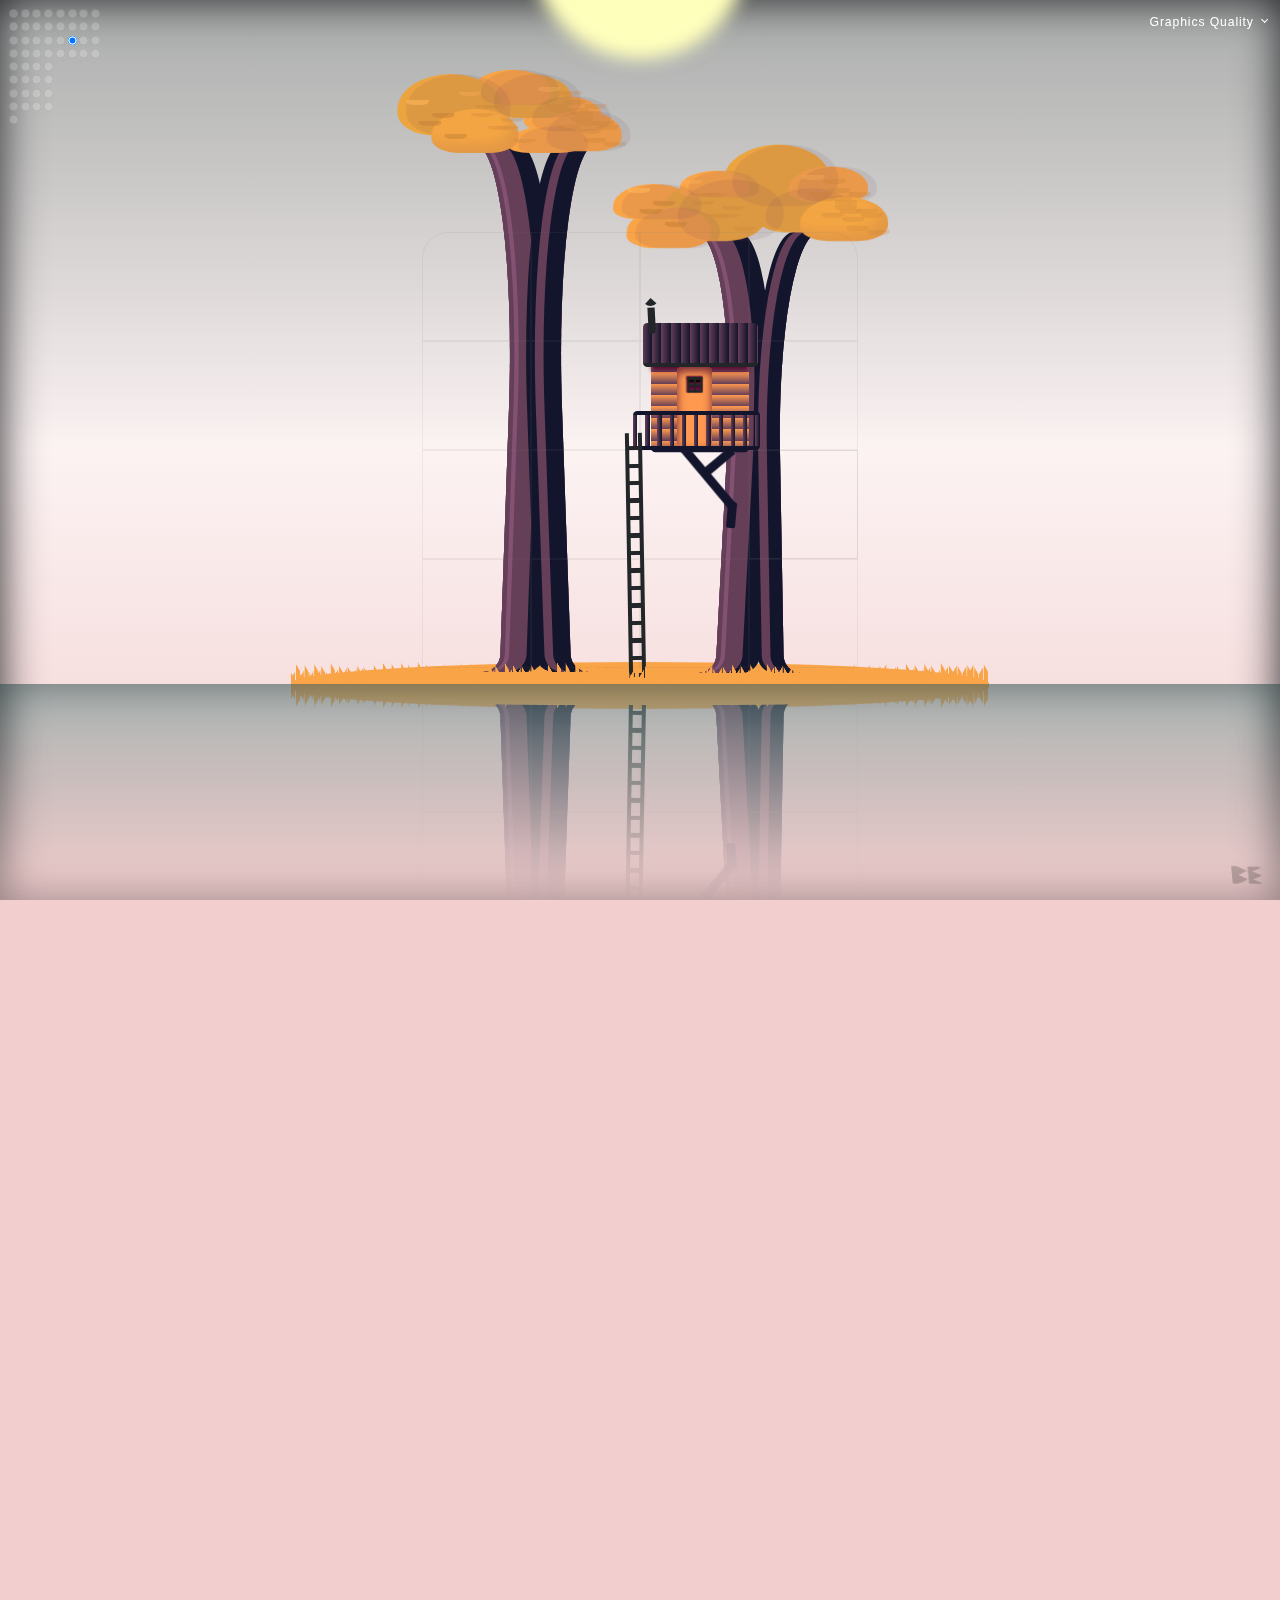
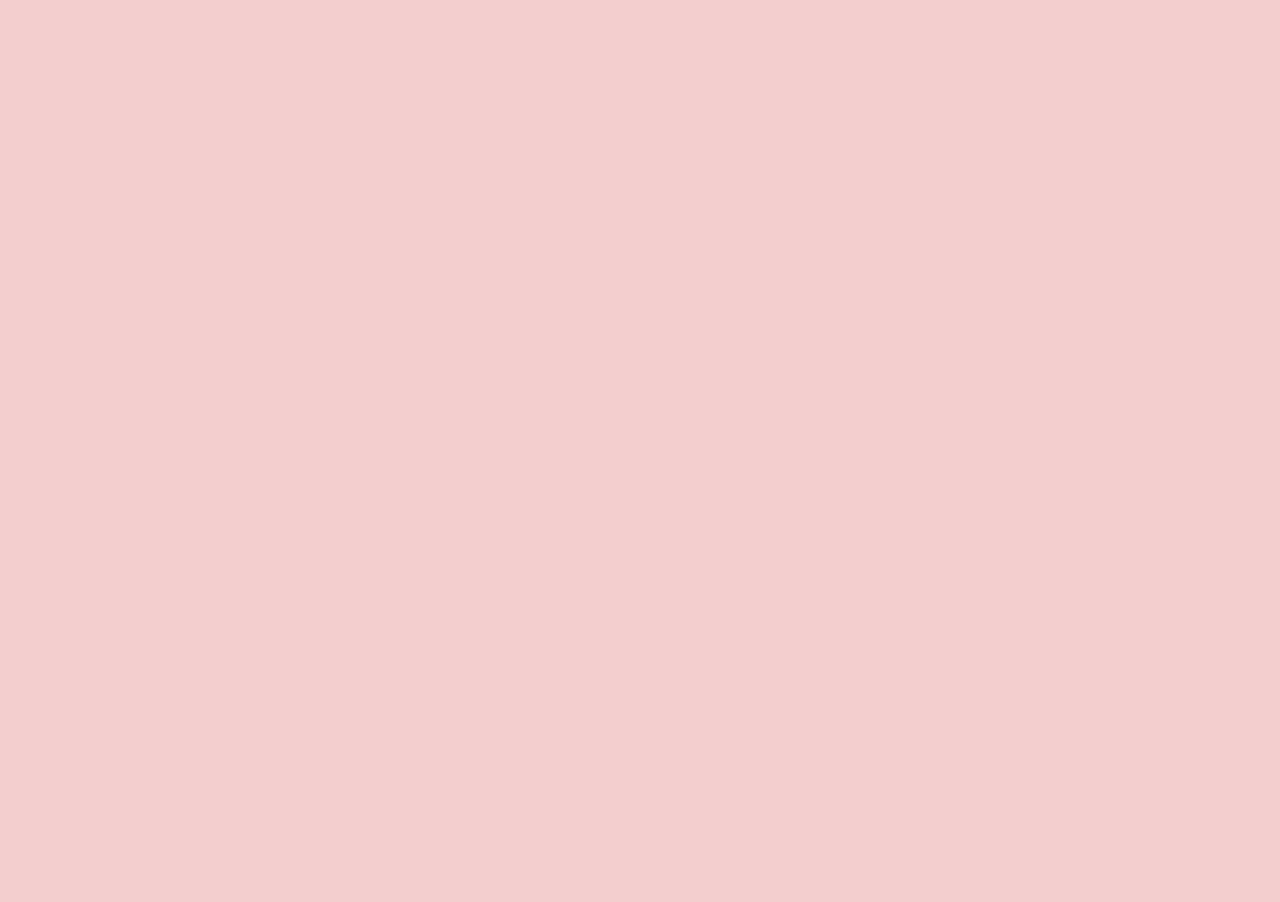
==== Build_a_house/index.html @ 77a861d5 "new projects" ====
<!DOCTYPE html>
<html lang="en">
  <head>
    <meta charset="UTF-8" />
    <meta http-equiv="X-UA-Compatible" content="IE=edge" />
    <meta name="viewport" content="width=device-width, initial-scale=1.0" />
    <link rel="stylesheet" href="styles.css">
    <title>Building a house</title>
  </head>
  <body>
    <input type="checkbox" id="gfxmenu" />
    <input type="radio" name="gfx" id="good" checked />
    <input type="radio" name="gfx" id="poor" />
    <x id="graphics">
      <label class="gfx" for="gfxmenu">Graphics Quality</label>
      <label class="gfx" for="good">Very Pretty</label>
      <label class="gfx" for="poor">Quite Pretty</label>
    </x>

    <sky
      ><time>
        <sun></sun> </time
    ></sky>
    <stars><i></i></stars>

    <sunset></sunset>
    <colour>
      <input type="radio" name="r23" id="cb23" class="hs house row4 col1" />
      <input type="radio" name="r23" id="cb23s" class="hs shed row4 col1" />
      <input type="radio" name="r24" id="cb24" class="hs house row4 col2" />
      <input type="radio" name="r24" id="cb24s" class="hs shed row4 col2" />
      <input type="radio" name="r25" id="cb25" class="hs house row4 col3" />
      <input type="radio" name="r23" id="cb25s" class="hs shed row4 col3" />
      <input type="radio" name="r26" id="cb26" class="hs house row4 col4" />
      <input type="radio" name="r26" id="cb26s" class="hs shed row4 col4" />
      <br />
      <input type="radio" name="r19" id="cb19" class="hs house row3 col1" />
      <input type="radio" name="r19" id="cb19s" class="hs shed row3 col1" />
      <input type="radio" name="r20" id="cb20" class="hs house row3 col2" />
      <input type="radio" name="r20" id="cb20s" class="hs shed row3 col2" />
      <input type="radio" name="r21" id="cb21" class="hs house row3 col3" />
      <input type="radio" name="r21" id="cb21s" class="hs shed row3 col3" />
      <input type="radio" name="r22" id="cb22" class="hs house row3 col4" />
      <input type="radio" name="r22" id="cb22s" class="hs shed row3 col4" />
      <br />
      <input type="radio" name="r15" id="cb15" class="hs house row2 col1" />
      <input type="radio" name="r15" id="cb15s" class="hs shed row2 col1" />
      <input type="radio" name="r16" id="cb16" class="hs house row2 col2" />
      <input type="radio" name="r16" id="cb16s" class="hs shed row2 col2" />
      <input type="radio" name="r17" id="cb17" class="hs house row2 col3" />
      <input
        type="radio"
        name="r17"
        id="cb17s"
        class="hs shed row2 col3"
        checked
      />
      <input type="radio" name="r18" id="cb18" class="hs house row2 col4" />
      <input type="radio" name="r18" id="cb18s" class="hs shed row2 col4" />
      <br />
      <input type="radio" name="r11" id="cb11" class="hs house row1 col1" />
      <input type="radio" name="r11" id="cb11s" class="hs shed row1 col1" />
      <input type="radio" name="r12" id="cb12" class="hs house row1 col2" />
      <input type="radio" name="r12" id="cb12s" class="hs shed row1 col2" />
      <input type="radio" name="r13" id="cb13" class="hs house row1 col3" />
      <input type="radio" name="r13" id="cb13s" class="hs shed row1 col3" />
      <input type="radio" name="r14" id="cb14" class="hs house row1 col4" />
      <input type="radio" name="r14" id="cb14s" class="hs shed row1 col4" />
      <br />

      <input
        type="radio"
        name="r23"
        id="ncb23"
        class="row4 col1"
        title="ncb23"
      />
      <input
        type="radio"
        name="r24"
        id="ncb24"
        class="row4 col2"
        title="ncb24"
      />
      <input
        type="radio"
        name="r25"
        id="ncb25"
        class="row4 col3"
        title="ncb25"
      />
      <input
        type="radio"
        name="r26"
        id="ncb26"
        class="row4 col4"
        title="ncb26"
      />
      <br />
      <input
        type="radio"
        name="r19"
        id="ncb19"
        class="row3 col1"
        title="ncb19"
      />
      <input
        type="radio"
        name="r20"
        id="ncb20"
        class="row3 col2"
        title="ncb20"
      />
      <input
        type="radio"
        name="r21"
        id="ncb21"
        class="row3 col3"
        title="ncb21"
      />
      <input
        type="radio"
        name="r22"
        id="ncb22"
        class="row3 col4"
        title="ncb22"
      />
      <br />
      <input
        type="radio"
        name="r15"
        id="ncb15"
        class="row2 col1"
        title="ncb15"
      />
      <input
        type="radio"
        name="r16"
        id="ncb16"
        class="row2 col2"
        title="ncb16"
      />
      <input
        type="radio"
        name="r17"
        id="ncb17"
        class="row2 col3"
        title="ncb17"
      />
      <input
        type="radio"
        name="r18"
        id="ncb18"
        class="row2 col4"
        title="ncb18"
      />
      <br />
      <input
        type="radio"
        name="r11"
        id="ncb11"
        class="row1 col1"
        title="ncb11"
      />
      <input
        type="radio"
        name="r12"
        id="ncb12"
        class="row1 col2"
        title="ncb12"
      />
      <input
        type="radio"
        name="r13"
        id="ncb13"
        class="row1 col3"
        title="ncb13"
      />
      <input
        type="radio"
        name="r14"
        id="ncb14"
        class="row1 col4"
        title="ncb14"
      />
      <br />
      <input type="radio" id="done" />

      <div class="lh">
        <light></light>
      </div>
      <div>
        <div class="main">
          <island></island>

          <tree><i></i><i></i></tree>
          <tree><i></i><i></i></tree>

          <shed>
            <label class="row1 col1 shedlabel" for="ncb11" title="Tap to build"
              ><i></i><i></i><i></i><i></i><i></i
            ></label>
            <label class="row1 col2 shedlabel" for="ncb12" title="Tap to build"
              ><i></i><i></i><i></i><i></i><i></i
            ></label>
            <label class="row1 col3 shedlabel" for="ncb13" title="Tap to build"
              ><i></i><i></i><i></i><i></i><i></i
            ></label>
            <label class="row1 col4 shedlabel" for="ncb14" title="Tap to build"
              ><i></i><i></i><i></i><i></i><i></i
            ></label>

            <label class="row2 col1 shedlabel" for="ncb15" title="Tap to build"
              ><i></i><i></i><i></i><i></i><i></i
            ></label>
            <label class="row2 col2 shedlabel" for="ncb16" title="Tap to build"
              ><i></i><i></i><i></i><i></i><i></i
            ></label>
            <label class="row2 col3 shedlabel" for="ncb17" title="Tap to build"
              ><i></i><i></i><i></i><i></i><i></i
            ></label>
            <label class="row2 col4 shedlabel" for="ncb18" title="Tap to build"
              ><i></i><i></i><i></i><i></i><i></i
            ></label>

            <label class="row3 col1 shedlabel" for="ncb19" title="Tap to build"
              ><i></i><i></i><i></i><i></i><i></i
            ></label>
            <label class="row3 col2 shedlabel" for="ncb20" title="Tap to build"
              ><i></i><i></i><i></i><i></i><i></i
            ></label>
            <label class="row3 col3 shedlabel" for="ncb21" title="Tap to build"
              ><i></i><i></i><i></i><i></i><i></i
            ></label>
            <label class="row3 col4 shedlabel" for="ncb22" title="Tap to build"
              ><i></i><i></i><i></i><i></i><i></i
            ></label>
          </shed>

          <house>
            <label class="row1 col1 houselabel" for="ncb11" title="Tap to build"
              ><i></i><i></i><i></i><i></i><i></i
            ></label>
            <label class="row1 col2 houselabel" for="ncb12" title="Tap to build"
              ><i></i><i></i><i></i><i></i><i></i
            ></label>
            <label class="row1 col3 houselabel" for="ncb13" title="Tap to build"
              ><i></i><i></i><i></i><i></i><i></i
            ></label>
            <label class="row1 col4 houselabel" for="ncb14" title="Tap to build"
              ><i></i><i></i><i></i><i></i><i></i
            ></label>

            <label class="row2 col1 houselabel" for="ncb15" title="Tap to build"
              ><i></i><i></i><i></i><i></i><i></i
            ></label>
            <label class="row2 col2 houselabel" for="ncb16" title="Tap to build"
              ><i></i><i></i><i></i><i></i><i></i
            ></label>
            <label class="row2 col3 houselabel" for="ncb17" title="Tap to build"
              ><i></i><i></i><i></i><i></i><i></i
            ></label>
            <label class="row2 col4 houselabel" for="ncb18" title="Tap to build"
              ><i></i><i></i><i></i><i></i><i></i
            ></label>

            <label class="row3 col1 houselabel" for="ncb19" title="Tap to build"
              ><i></i><i></i><i></i><i></i><i></i
            ></label>
            <label class="row3 col2 houselabel" for="ncb20" title="Tap to build"
              ><i></i><i></i><i></i><i></i><i></i
            ></label>
            <label class="row3 col3 houselabel" for="ncb21" title="Tap to build"
              ><i></i><i></i><i></i><i></i><i></i
            ></label>
            <label class="row3 col4 houselabel" for="ncb22" title="Tap to build"
              ><i></i><i></i><i></i><i></i><i></i
            ></label>

            <label class="row4 col1 houselabel" for="ncb23" title="Tap to build"
              ><i></i><i></i><i></i><i></i
            ></label>
            <label class="row4 col2 houselabel" for="ncb24" title="Tap to build"
              ><i></i><i></i><i></i><i></i
            ></label>
            <label class="row4 col3 houselabel" for="ncb25" title="Tap to build"
              ><i></i><i></i><i></i><i></i
            ></label>
            <label class="row4 col4 houselabel" for="ncb26" title="Tap to build"
              ><i></i><i></i><i></i><i></i
            ></label>
          </house>

          <hbtn>
            <label
              class="row1 col1 buttons"
              for="cb11"
              title="Tap to build"
            ></label>
            <label
              class="row1 col2 buttons"
              for="cb12"
              title="Tap to build"
            ></label>
            <label
              class="row1 col3 buttons"
              for="cb13"
              title="Tap to build"
            ></label>
            <label
              class="row1 col4 buttons"
              for="cb14"
              title="Tap to build"
            ></label>

            <label
              class="row2 col1 buttons"
              for="cb15"
              title="Tap to build"
            ></label>
            <label
              class="row2 col2 buttons"
              for="cb16"
              title="Tap to build"
            ></label>
            <label
              class="row2 col3 buttons"
              for="cb17"
              title="Tap to build"
            ></label>
            <label
              class="row2 col4 buttons"
              for="cb18"
              title="Tap to build"
            ></label>

            <label
              class="row3 col1 buttons"
              for="cb19"
              title="Tap to build"
            ></label>
            <label
              class="row3 col2 buttons"
              for="cb20"
              title="Tap to build"
            ></label>
            <label
              class="row3 col3 buttons"
              for="cb21"
              title="Tap to build"
            ></label>
            <label
              class="row3 col4 buttons"
              for="cb22"
              title="Tap to build"
            ></label>

            <label
              class="row4 col1 buttons"
              for="cb23"
              title="Tap to build"
            ></label>
            <label
              class="row4 col2 buttons"
              for="cb24"
              title="Tap to build"
            ></label>
            <label
              class="row4 col3 buttons"
              for="cb25"
              title="Tap to build"
            ></label>
            <label
              class="row4 col4 buttons"
              for="cb26"
              title="Tap to build"
            ></label>
          </hbtn>

          <sbtn>
            <label
              class="row1 col1 buttons"
              for="cb11s"
              title="Tap to build"
            ></label>
            <label
              class="row1 col2 buttons"
              for="cb12s"
              title="Tap to build"
            ></label>
            <label
              class="row1 col3 buttons"
              for="cb13s"
              title="Tap to build"
            ></label>
            <label
              class="row1 col4 buttons"
              for="cb14s"
              title="Tap to build"
            ></label>

            <label
              class="row2 col1 buttons"
              for="cb15s"
              title="Tap to build"
            ></label>
            <label
              class="row2 col2 buttons"
              for="cb16s"
              title="Tap to build"
            ></label>
            <label
              class="row2 col3 buttons"
              for="cb17s"
              title="Tap to build"
            ></label>
            <label
              class="row2 col4 buttons"
              for="cb18s"
              title="Tap to build"
            ></label>

            <label
              class="row3 col1 buttons"
              for="cb19s"
              title="Tap to build"
            ></label>
            <label
              class="row3 col2 buttons"
              for="cb20s"
              title="Tap to build"
            ></label>
            <label
              class="row3 col3 buttons"
              for="cb21s"
              title="Tap to build"
            ></label>
            <label
              class="row3 col4 buttons"
              for="cb22s"
              title="Tap to build"
            ></label>
          </sbtn>
          <grass></grass>
        </div>
      </div>
      <water><i></i></water>

      <div class="lh">
        <lens></lens>
      </div>

      <text>
        <welldone>
          <label for="done">✕</label>
          <p>NICE ONE!</p>
          <p>You built a lighthouse before nightfall!</p>
          <p>The ships and islanders are safe!</p>
        </welldone>
      </text>
      <text>
        <gameover>
          <label for="done">✕</label>
          <p>GAME OVER!</p>
          <p>I'm afraid I have some very bad news...</p>
          <p>A ship has crashed into your beautiful island.</p>
          <p>Everybody is dead!</p>
          <p>Soz! You should build a lighthouse.</p>
          <a href="" title="Try Again">Try Again</a>
        </gameover>
      </text>
    </colour>
    <div class="ss">
      <lens></lens>
    </div>
    <sig><i></i></sig>
  </body>
</html>
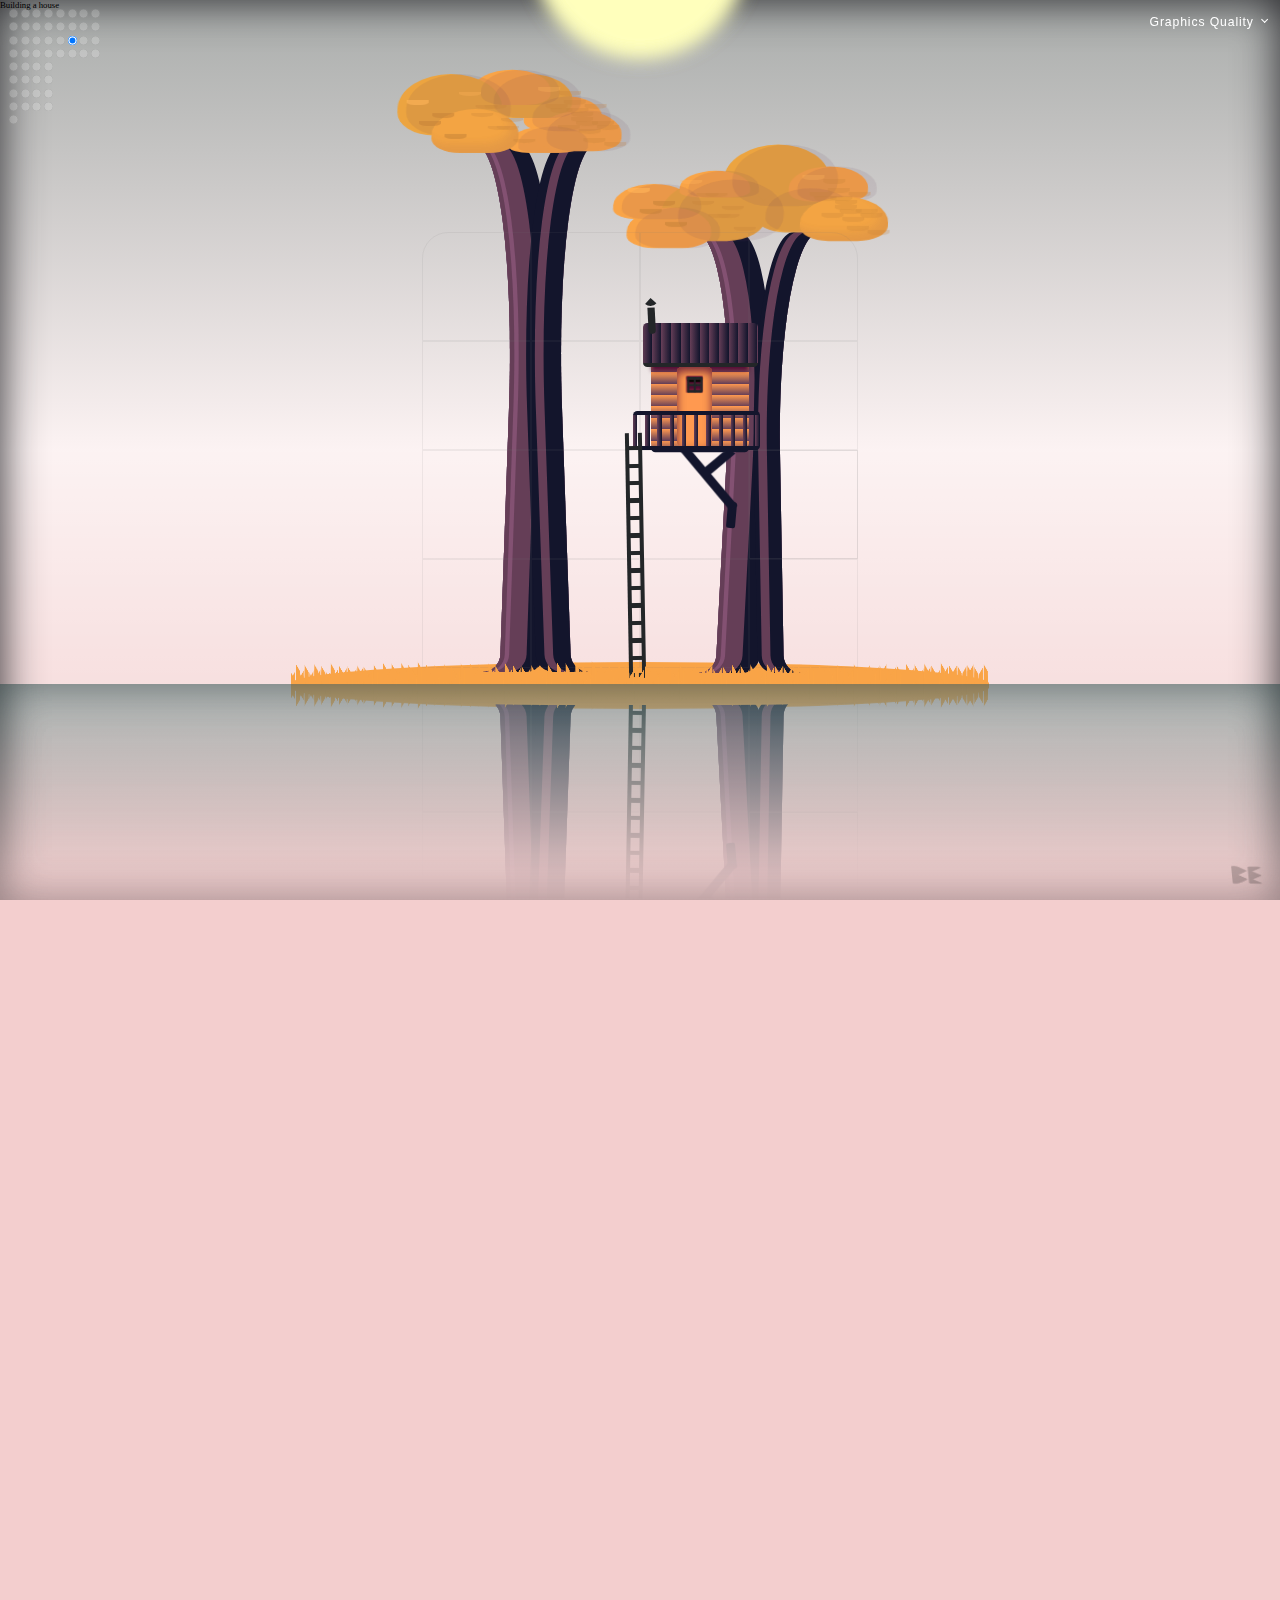
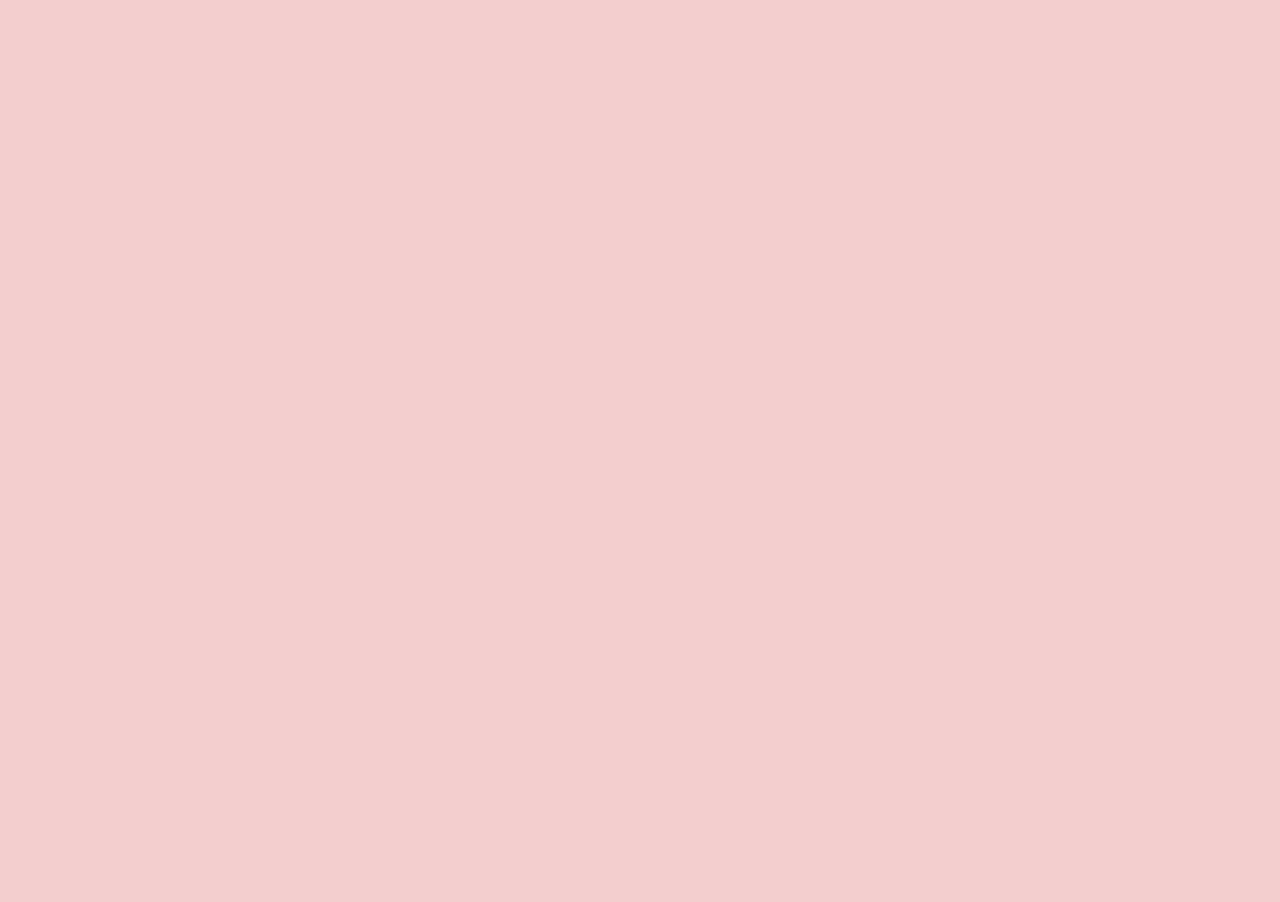
==== commit 64459932: "projects addition" ====
--- a/Build_a_house/index.html
+++ b/Build_a_house/index.html
@@ -4,7 +4,7 @@
     <meta charset="UTF-8" />
     <meta http-equiv="X-UA-Compatible" content="IE=edge" />
     <meta name="viewport" content="width=device-width, initial-scale=1.0" />
-    <link rel="stylesheet" href="styles.css">
+    <link rel="stylesheet" href="styles.css"
     <title>Building a house</title>
   </head>
   <body>
